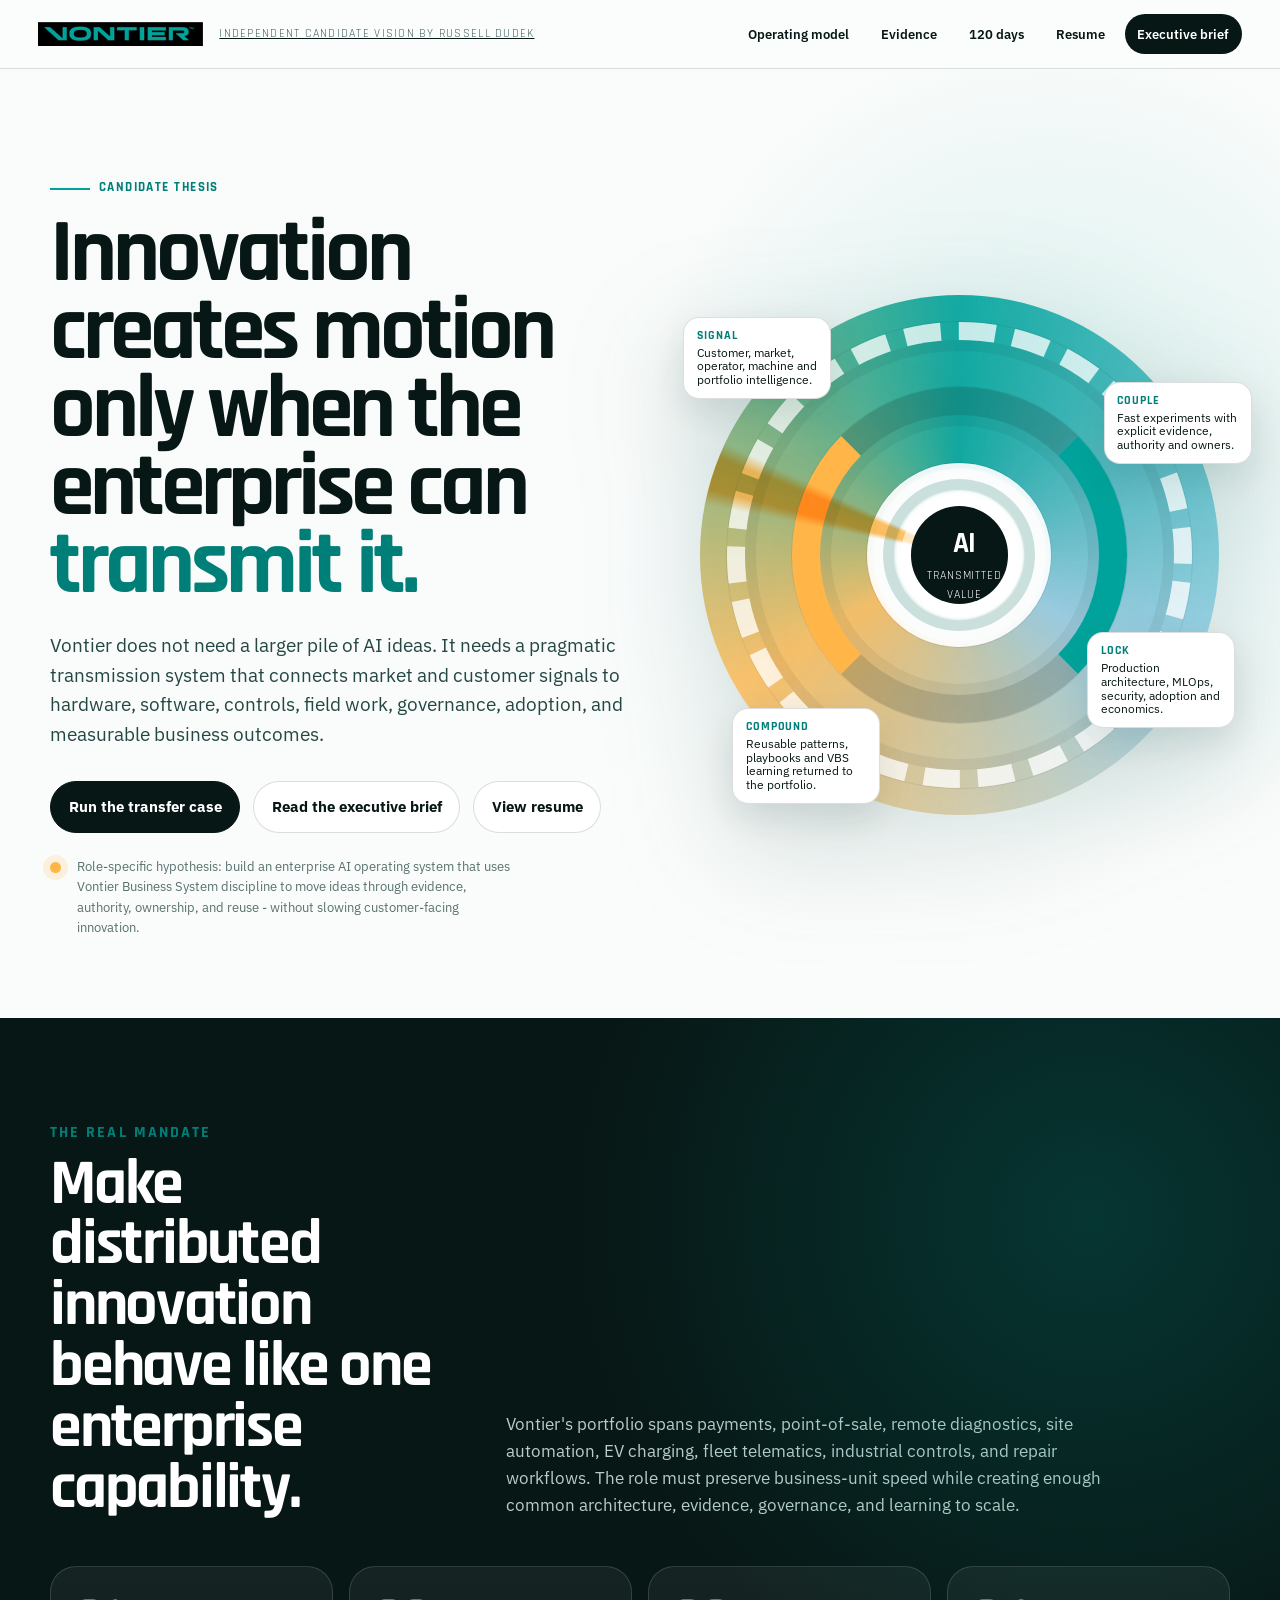
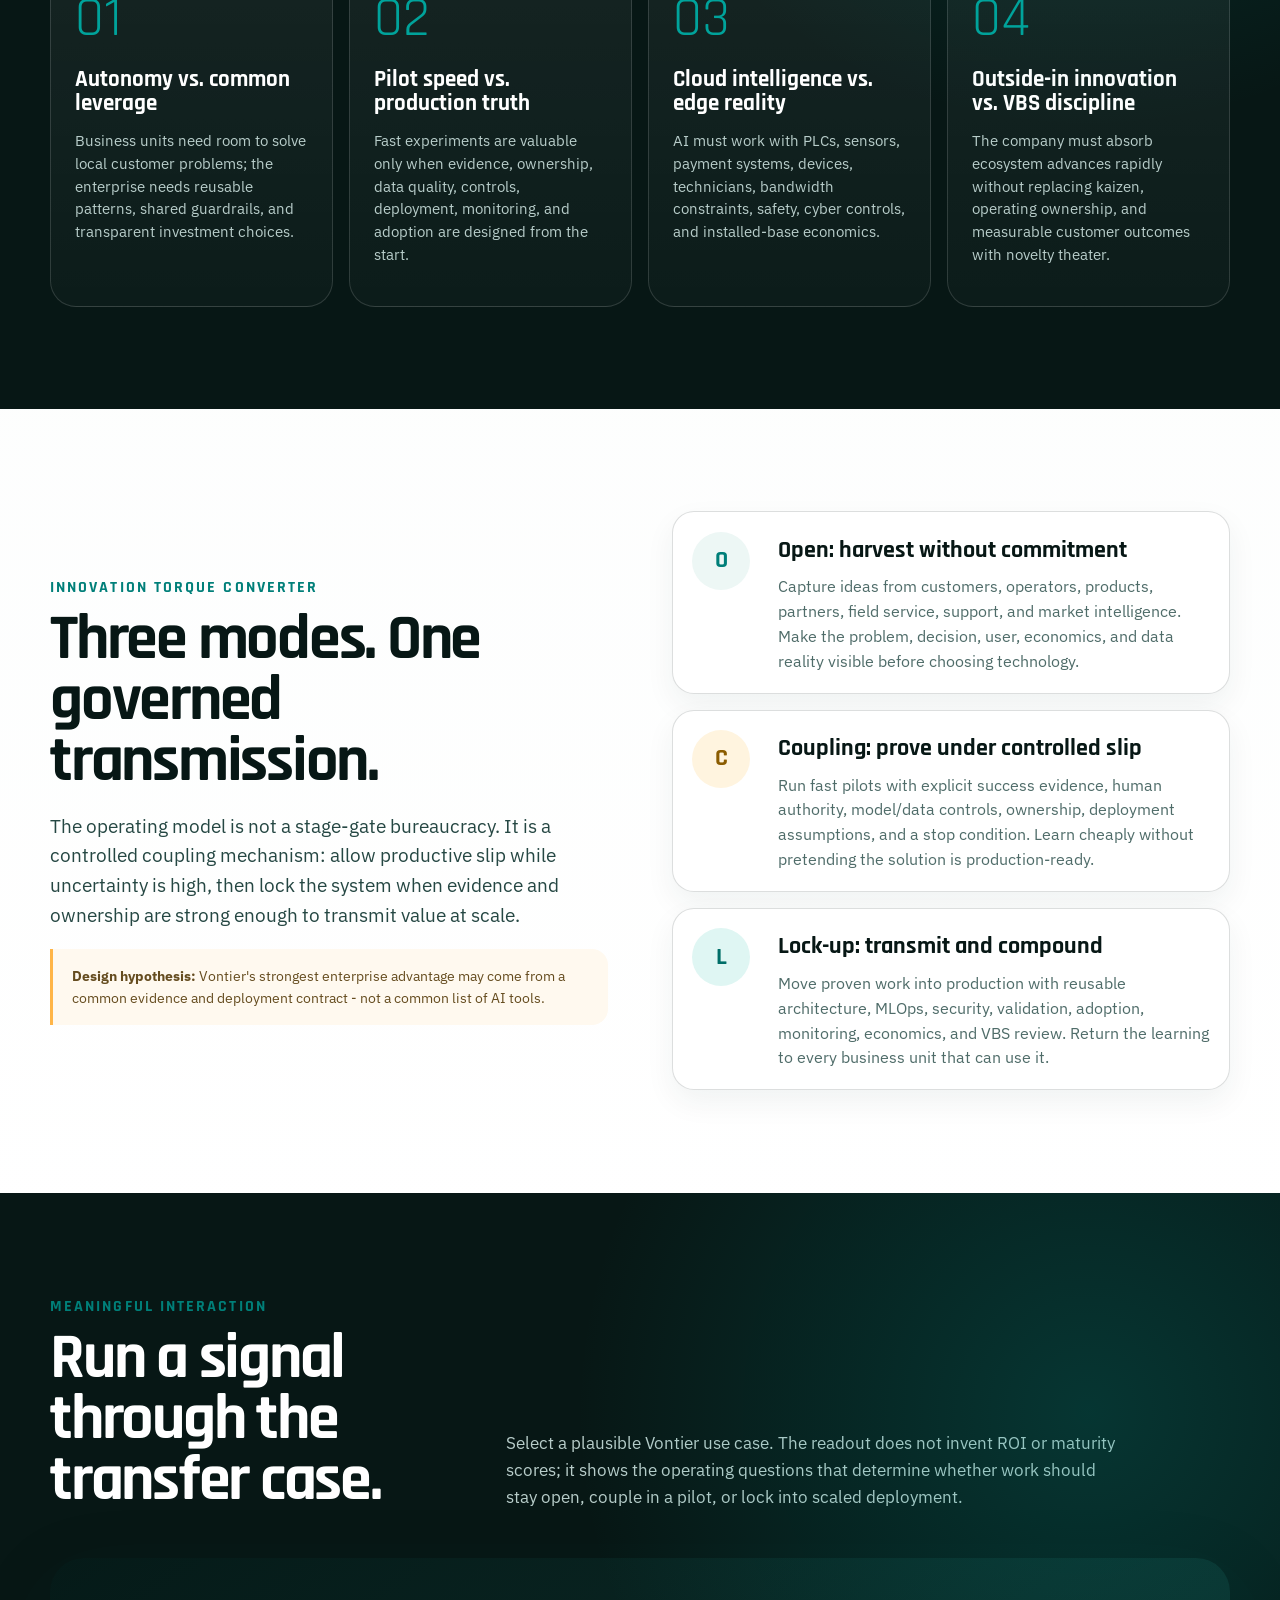
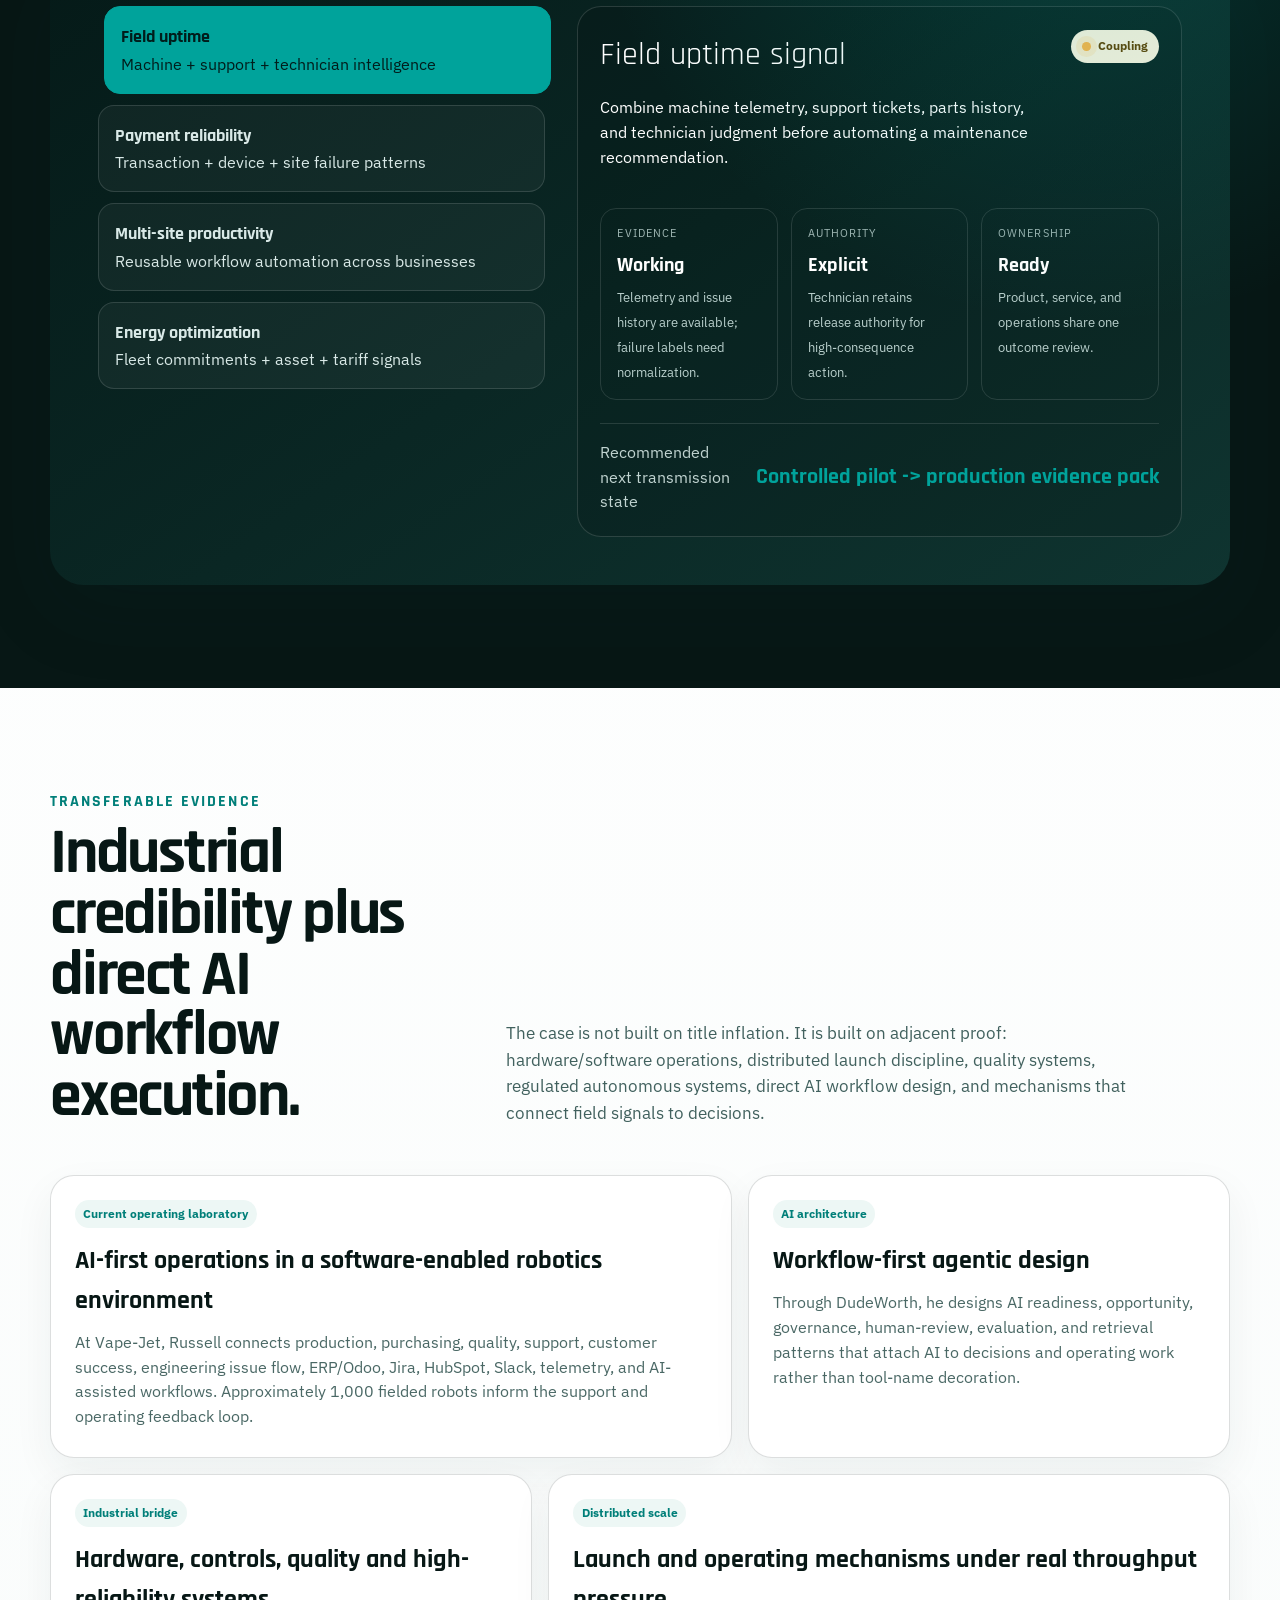
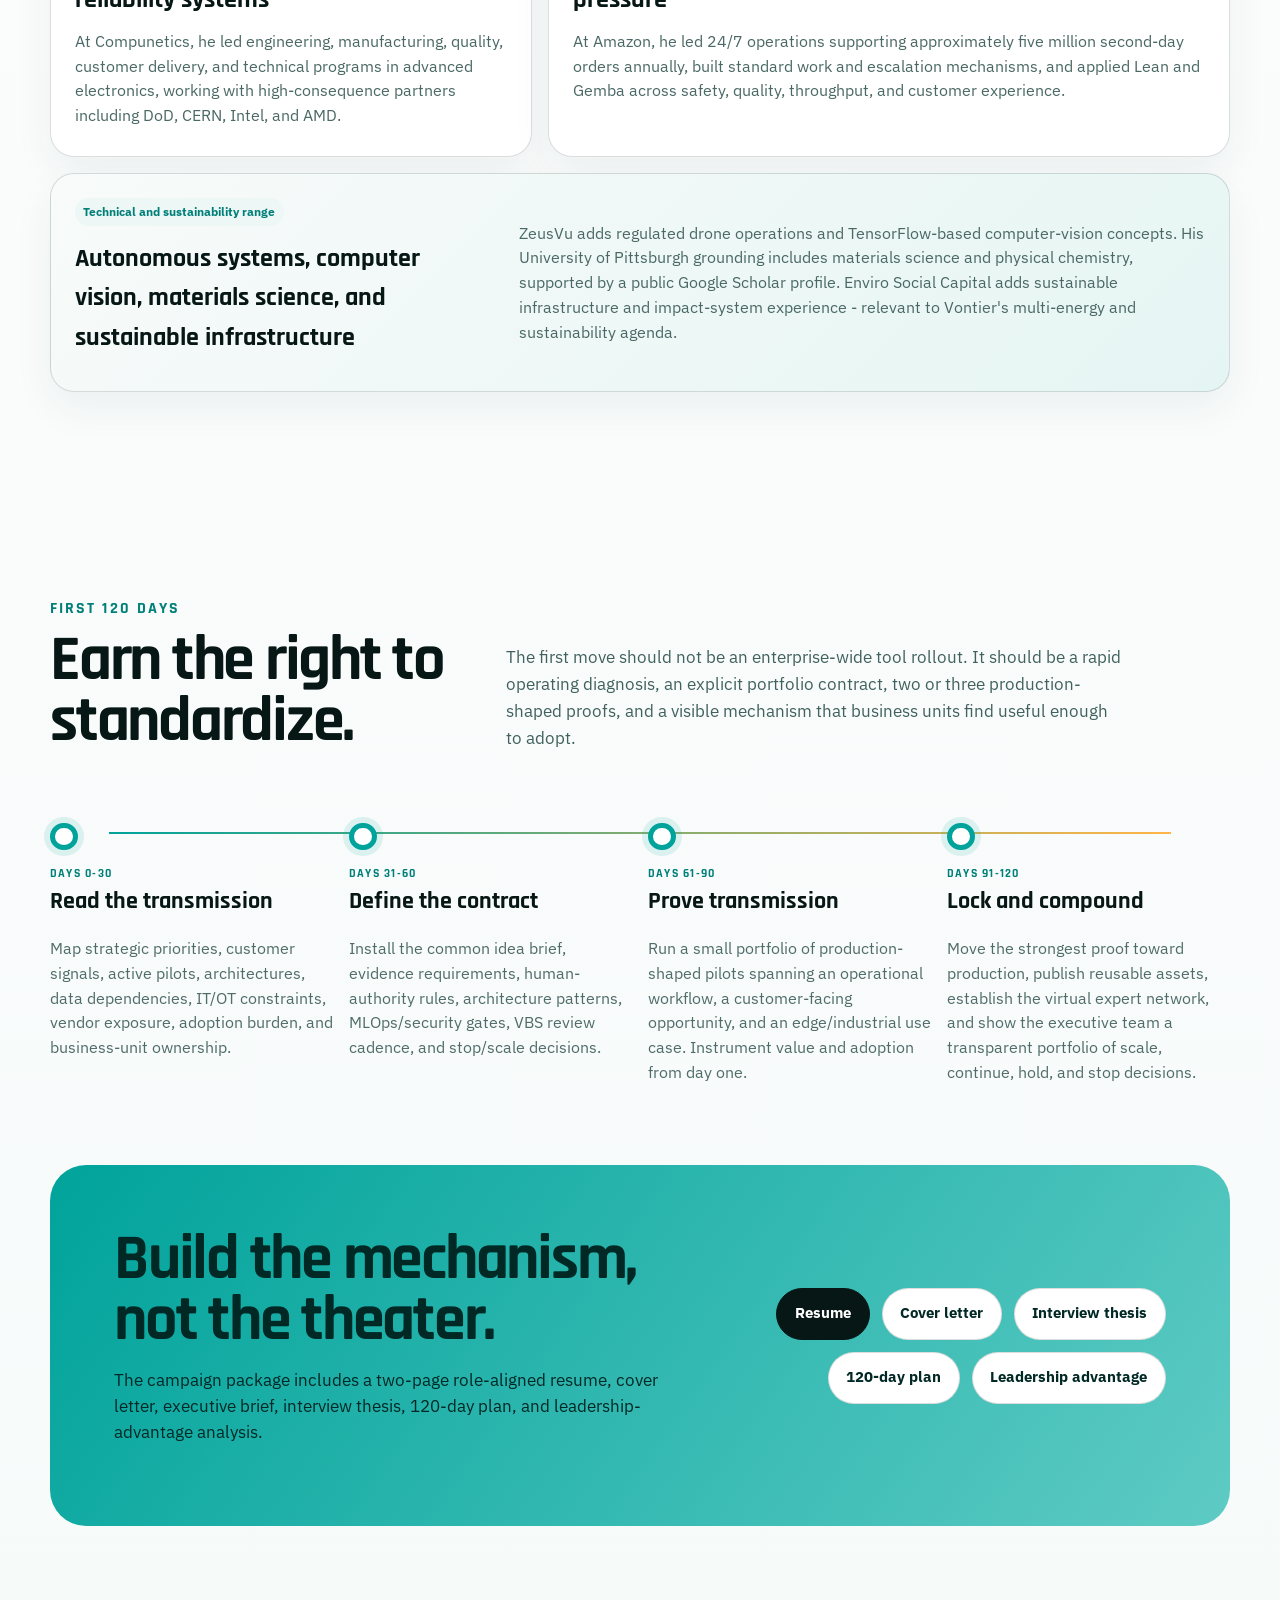
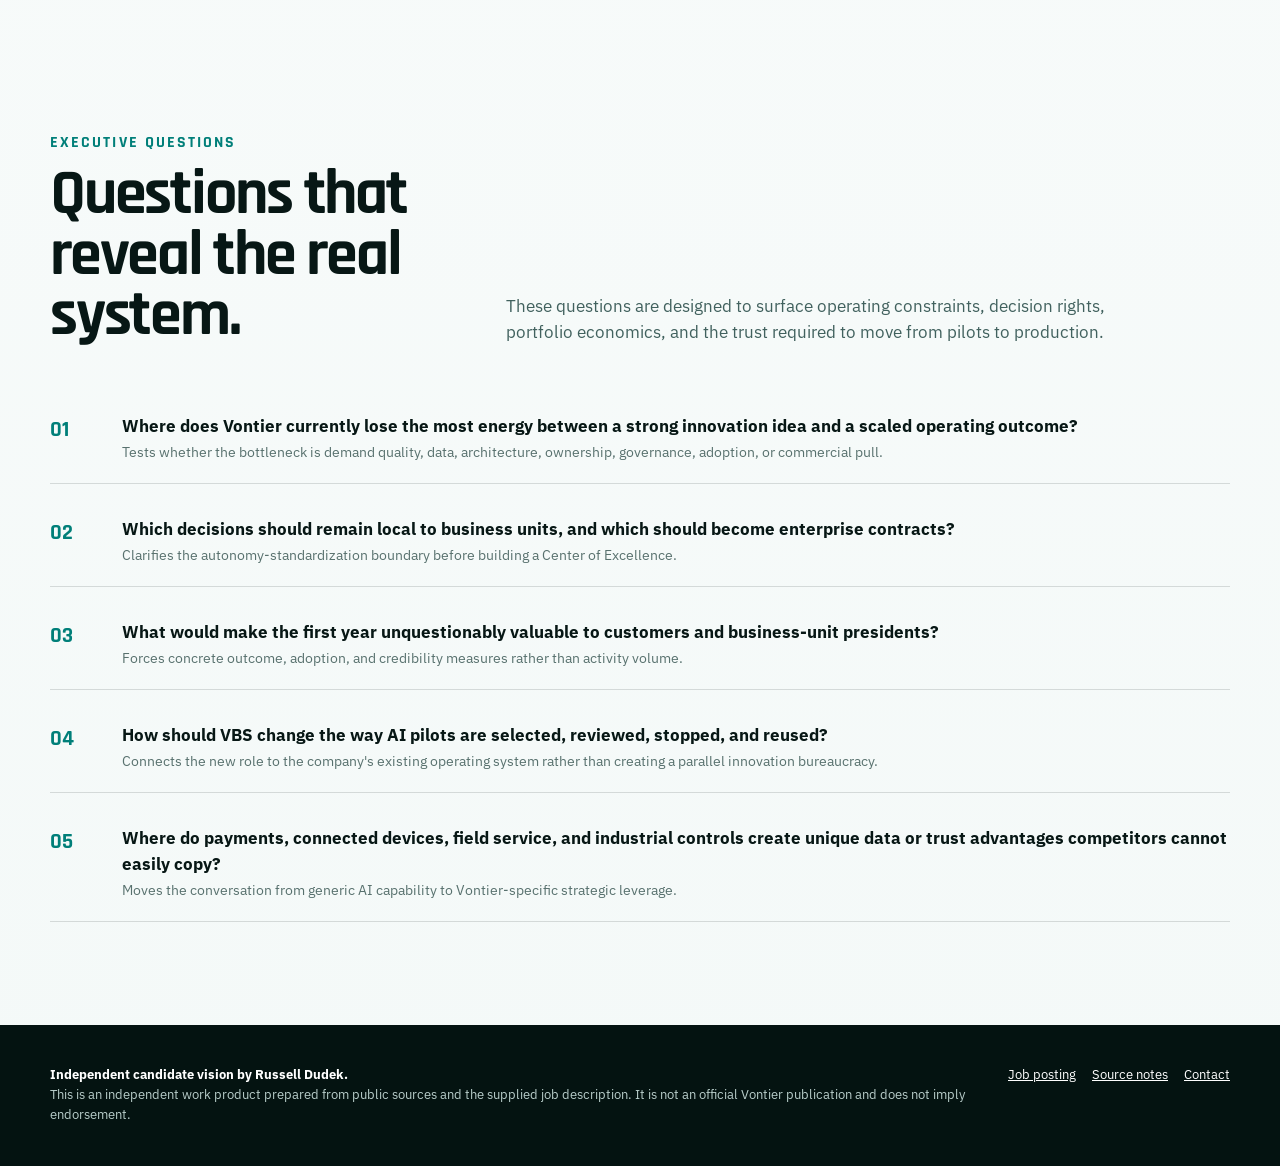
==== index.html @ a767b6ad "Publish Vontier AI leadership candidate campaign" ====
<!doctype html>
<html lang="en">
<head>
  <meta charset="utf-8">
  <meta name="viewport" content="width=device-width, initial-scale=1">
  <meta name="description" content="Independent candidate vision by Russell Dudek for Vontier's Digital Innovation and Artificial Intelligence Leader role.">
  <title>Russell Dudek | Vontier Digital Innovation & AI Leader</title>
  <link rel="icon" href="assets/brand/vontier-logo-original.png">
  <link rel="stylesheet" href="styles.css">
</head>
<body>

<a class="skip-link" href="#main">Skip to main content</a>
<header class="site-header">
  <a class="brand-lockup" href="./" aria-label="Vontier candidate vision home">
    <img src="assets/brand/vontier-logo-4x.png" alt="Vontier">
    <span>Independent candidate vision by Russell Dudek</span>
  </a>
  <nav class="nav" aria-label="Primary navigation">
    <a href="#model">Operating model</a>
    <a href="#evidence">Evidence</a>
    <a href="#entry">120 days</a>
    <a href="resume.html">Resume</a>
    <a class="nav-cta" href="executive-brief.html">Executive brief</a>
  </nav>
</header>

<main id="main" class="page-shell">
  <section class="hero">
    <div class="container hero-grid">
      <div>
        <div class="eyebrow">Candidate thesis</div>
        <h1>Innovation creates motion only when the enterprise can <span class="accent">transmit it.</span></h1>
        <p class="lede">Vontier does not need a larger pile of AI ideas. It needs a pragmatic transmission system that connects market and customer signals to hardware, software, controls, field work, governance, adoption, and measurable business outcomes.</p>
        <div class="hero-actions">
          <a class="btn btn-primary" href="#simulator">Run the transfer case</a>
          <a class="btn" href="executive-brief.html">Read the executive brief</a>
          <a class="btn" href="resume.html">View resume</a>
        </div>
        <div class="hero-note"><span class="dot"></span><span>Role-specific hypothesis: build an enterprise AI operating system that uses Vontier Business System discipline to move ideas through evidence, authority, ownership, and reuse - without slowing customer-facing innovation.</span></div>
      </div>
      <div class="torque-stage" aria-label="Animated Innovation Torque Converter showing signal intake, controlled coupling, direct drive and learning return">
        <div class="torque-shell">
          <div class="energy-path" aria-hidden="true"></div>
          <div class="torque-ring ring-outer" aria-hidden="true"></div>
          <div class="torque-ring ring-mid" aria-hidden="true"></div>
          <div class="torque-ring ring-inner" aria-hidden="true"></div>
          <div class="torque-core"><div><strong>AI</strong>transmitted value</div></div>
          <div class="torque-label label-a"><strong>Signal</strong>Customer, market, operator, machine and portfolio intelligence.</div>
          <div class="torque-label label-b"><strong>Couple</strong>Fast experiments with explicit evidence, authority and owners.</div>
          <div class="torque-label label-c"><strong>Lock</strong>Production architecture, MLOps, security, adoption and economics.</div>
          <div class="torque-label label-d"><strong>Compound</strong>Reusable patterns, playbooks and VBS learning returned to the portfolio.</div>
        </div>
      </div>
    </div>
  </section>

  <section class="dark-section">
    <div class="container">
      <div class="section-head">
        <div><div class="kicker">The real mandate</div><h2>Make distributed innovation behave like one enterprise capability.</h2></div>
        <p>Vontier's portfolio spans payments, point-of-sale, remote diagnostics, site automation, EV charging, fleet telematics, industrial controls, and repair workflows. The role must preserve business-unit speed while creating enough common architecture, evidence, governance, and learning to scale.</p>
      </div>
      <div class="tension-grid">
        <article class="tension"><div class="num">01</div><h3>Autonomy vs. common leverage</h3><p>Business units need room to solve local customer problems; the enterprise needs reusable patterns, shared guardrails, and transparent investment choices.</p></article>
        <article class="tension"><div class="num">02</div><h3>Pilot speed vs. production truth</h3><p>Fast experiments are valuable only when evidence, ownership, data quality, controls, deployment, monitoring, and adoption are designed from the start.</p></article>
        <article class="tension"><div class="num">03</div><h3>Cloud intelligence vs. edge reality</h3><p>AI must work with PLCs, sensors, payment systems, devices, technicians, bandwidth constraints, safety, cyber controls, and installed-base economics.</p></article>
        <article class="tension"><div class="num">04</div><h3>Outside-in innovation vs. VBS discipline</h3><p>The company must absorb ecosystem advances rapidly without replacing kaizen, operating ownership, and measurable customer outcomes with novelty theater.</p></article>
      </div>
    </div>
  </section>

  <section id="model">
    <div class="container model-grid">
      <div>
        <div class="kicker">Innovation Torque Converter</div>
        <h2>Three modes. One governed transmission.</h2>
        <p class="lede">The operating model is not a stage-gate bureaucracy. It is a controlled coupling mechanism: allow productive slip while uncertainty is high, then lock the system when evidence and ownership are strong enough to transmit value at scale.</p>
        <div class="hypothesis"><strong>Design hypothesis:</strong> Vontier's strongest enterprise advantage may come from a common evidence and deployment contract - not a common list of AI tools.</div>
      </div>
      <div class="mode-stack">
        <article class="mode"><div class="mode-icon">O</div><div><h3>Open: harvest without commitment</h3><p>Capture ideas from customers, operators, products, partners, field service, support, and market intelligence. Make the problem, decision, user, economics, and data reality visible before choosing technology.</p></div></article>
        <article class="mode"><div class="mode-icon">C</div><div><h3>Coupling: prove under controlled slip</h3><p>Run fast pilots with explicit success evidence, human authority, model/data controls, ownership, deployment assumptions, and a stop condition. Learn cheaply without pretending the solution is production-ready.</p></div></article>
        <article class="mode"><div class="mode-icon">L</div><div><h3>Lock-up: transmit and compound</h3><p>Move proven work into production with reusable architecture, MLOps, security, validation, adoption, monitoring, economics, and VBS review. Return the learning to every business unit that can use it.</p></div></article>
      </div>
    </div>
  </section>

  <section id="simulator" class="dark-section">
    <div class="container">
      <div class="section-head">
        <div><div class="kicker">Meaningful interaction</div><h2>Run a signal through the transfer case.</h2></div>
        <p>Select a plausible Vontier use case. The readout does not invent ROI or maturity scores; it shows the operating questions that determine whether work should stay open, couple in a pilot, or lock into scaled deployment.</p>
      </div>
      <div class="simulator">
        <div class="simulator-grid">
          <div class="scenario-tabs" role="tablist" aria-label="Use-case scenarios">
            <button role="tab" aria-selected="true" data-scenario="uptime"><strong>Field uptime</strong>Machine + support + technician intelligence</button>
            <button role="tab" aria-selected="false" data-scenario="payments"><strong>Payment reliability</strong>Transaction + device + site failure patterns</button>
            <button role="tab" aria-selected="false" data-scenario="productivity"><strong>Multi-site productivity</strong>Reusable workflow automation across businesses</button>
            <button role="tab" aria-selected="false" data-scenario="energy"><strong>Energy optimization</strong>Fleet commitments + asset + tariff signals</button>
          </div>
          <div class="sim-panel" role="tabpanel" aria-live="polite">
            <div class="sim-status"><div><p class="sim-title" data-sim-title></p><p data-sim-description></p></div><span class="status-pill" data-sim-status></span></div>
            <div class="gates">
              <div class="gate" data-gate><span></span><strong></strong><small></small></div>
              <div class="gate" data-gate><span></span><strong></strong><small></small></div>
              <div class="gate" data-gate><span></span><strong></strong><small></small></div>
            </div>
            <div class="output-readout"><p>Recommended next transmission state</p><strong data-output></strong></div>
          </div>
        </div>
      </div>
    </div>
  </section>

  <section id="evidence">
    <div class="container">
      <div class="section-head">
        <div><div class="kicker">Transferable evidence</div><h2>Industrial credibility plus direct AI workflow execution.</h2></div>
        <p>The case is not built on title inflation. It is built on adjacent proof: hardware/software operations, distributed launch discipline, quality systems, regulated autonomous systems, direct AI workflow design, and mechanisms that connect field signals to decisions.</p>
      </div>
      <div class="proof-map">
        <article class="proof"><span class="tag">Current operating laboratory</span><h3>AI-first operations in a software-enabled robotics environment</h3><p>At Vape-Jet, Russell connects production, purchasing, quality, support, customer success, engineering issue flow, ERP/Odoo, Jira, HubSpot, Slack, telemetry, and AI-assisted workflows. Approximately 1,000 fielded robots inform the support and operating feedback loop.</p></article>
        <article class="proof"><span class="tag">AI architecture</span><h3>Workflow-first agentic design</h3><p>Through DudeWorth, he designs AI readiness, opportunity, governance, human-review, evaluation, and retrieval patterns that attach AI to decisions and operating work rather than tool-name decoration.</p></article>
        <article class="proof"><span class="tag">Industrial bridge</span><h3>Hardware, controls, quality and high-reliability systems</h3><p>At Compunetics, he led engineering, manufacturing, quality, customer delivery, and technical programs in advanced electronics, working with high-consequence partners including DoD, CERN, Intel, and AMD.</p></article>
        <article class="proof"><span class="tag">Distributed scale</span><h3>Launch and operating mechanisms under real throughput pressure</h3><p>At Amazon, he led 24/7 operations supporting approximately five million second-day orders annually, built standard work and escalation mechanisms, and applied Lean and Gemba across safety, quality, throughput, and customer experience.</p></article>
        <article class="proof proof-wide"><div><span class="tag">Technical and sustainability range</span><h3>Autonomous systems, computer vision, materials science, and sustainable infrastructure</h3></div><p>ZeusVu adds regulated drone operations and TensorFlow-based computer-vision concepts. His University of Pittsburgh grounding includes materials science and physical chemistry, supported by a public Google Scholar profile. Enviro Social Capital adds sustainable infrastructure and impact-system experience - relevant to Vontier's multi-energy and sustainability agenda.</p></article>
      </div>
    </div>
  </section>

  <section id="entry">
    <div class="container">
      <div class="section-head">
        <div><div class="kicker">First 120 days</div><h2>Earn the right to standardize.</h2></div>
        <p>The first move should not be an enterprise-wide tool rollout. It should be a rapid operating diagnosis, an explicit portfolio contract, two or three production-shaped proofs, and a visible mechanism that business units find useful enough to adopt.</p>
      </div>
      <div class="timeline">
        <article class="phase"><div class="days">Days 0-30</div><h3>Read the transmission</h3><p>Map strategic priorities, customer signals, active pilots, architectures, data dependencies, IT/OT constraints, vendor exposure, adoption burden, and business-unit ownership.</p></article>
        <article class="phase"><div class="days">Days 31-60</div><h3>Define the contract</h3><p>Install the common idea brief, evidence requirements, human-authority rules, architecture patterns, MLOps/security gates, VBS review cadence, and stop/scale decisions.</p></article>
        <article class="phase"><div class="days">Days 61-90</div><h3>Prove transmission</h3><p>Run a small portfolio of production-shaped pilots spanning an operational workflow, a customer-facing opportunity, and an edge/industrial use case. Instrument value and adoption from day one.</p></article>
        <article class="phase"><div class="days">Days 91-120</div><h3>Lock and compound</h3><p>Move the strongest proof toward production, publish reusable assets, establish the virtual expert network, and show the executive team a transparent portfolio of scale, continue, hold, and stop decisions.</p></article>
      </div>
      <div class="cta">
        <div><h2>Build the mechanism, not the theater.</h2><p>The campaign package includes a two-page role-aligned resume, cover letter, executive brief, interview thesis, 120-day plan, and leadership-advantage analysis.</p></div>
        <div class="cta-actions">
          <a class="btn btn-primary" href="resume.html">Resume</a>
          <a class="btn" href="cover-letter.html">Cover letter</a>
          <a class="btn" href="interview-brief.html">Interview thesis</a>
          <a class="btn" href="120-day-plan.html">120-day plan</a>
          <a class="btn" href="leadership-advantage.html">Leadership advantage</a>
        </div>
      </div>
    </div>
  </section>

  <section>
    <div class="container">
      <div class="section-head">
        <div><div class="kicker">Executive questions</div><h2>Questions that reveal the real system.</h2></div>
        <p>These questions are designed to surface operating constraints, decision rights, portfolio economics, and the trust required to move from pilots to production.</p>
      </div>
      <div class="question-list">
        <div class="question"><div><strong>Where does Vontier currently lose the most energy between a strong innovation idea and a scaled operating outcome?</strong><span>Tests whether the bottleneck is demand quality, data, architecture, ownership, governance, adoption, or commercial pull.</span></div></div>
        <div class="question"><div><strong>Which decisions should remain local to business units, and which should become enterprise contracts?</strong><span>Clarifies the autonomy-standardization boundary before building a Center of Excellence.</span></div></div>
        <div class="question"><div><strong>What would make the first year unquestionably valuable to customers and business-unit presidents?</strong><span>Forces concrete outcome, adoption, and credibility measures rather than activity volume.</span></div></div>
        <div class="question"><div><strong>How should VBS change the way AI pilots are selected, reviewed, stopped, and reused?</strong><span>Connects the new role to the company's existing operating system rather than creating a parallel innovation bureaucracy.</span></div></div>
        <div class="question"><div><strong>Where do payments, connected devices, field service, and industrial controls create unique data or trust advantages competitors cannot easily copy?</strong><span>Moves the conversation from generic AI capability to Vontier-specific strategic leverage.</span></div></div>
      </div>
    </div>
  </section>
</main>

<footer class="site-footer">
  <div class="container footer-grid">
    <div><strong>Independent candidate vision by Russell Dudek.</strong><br>This is an independent work product prepared from public sources and the supplied job description. It is not an official Vontier publication and does not imply endorsement.</div>
    <div class="footer-links">
      <a href="https://careers.vontier.com/us/en/job/VONTUSVON000808/Digital-Innovation-and-Artificial-Intelligence-Leader?utm_source=linkedin&utm_medium=phenom-feeds&source=LinkedIn">Job posting</a>
      <a href="source-notes.html">Source notes</a>
      <a href="mailto:russelldudek@gmail.com">Contact</a>
    </div>
  </div>
</footer>

<script src="app.js"></script>
</body>
</html>
---- styles.css ----
@import url('https://fonts.googleapis.com/css2?family=IBM+Plex+Sans:wght@400;500;600;700&family=Rajdhani:wght@500;600;700&display=swap');
@import url('./brand-tokens.css');
@import url('./styles-base.css');
@import url('./styles-doc.css');
@import url('./styles-responsive.css');
@import url('./styles-refinements.css');
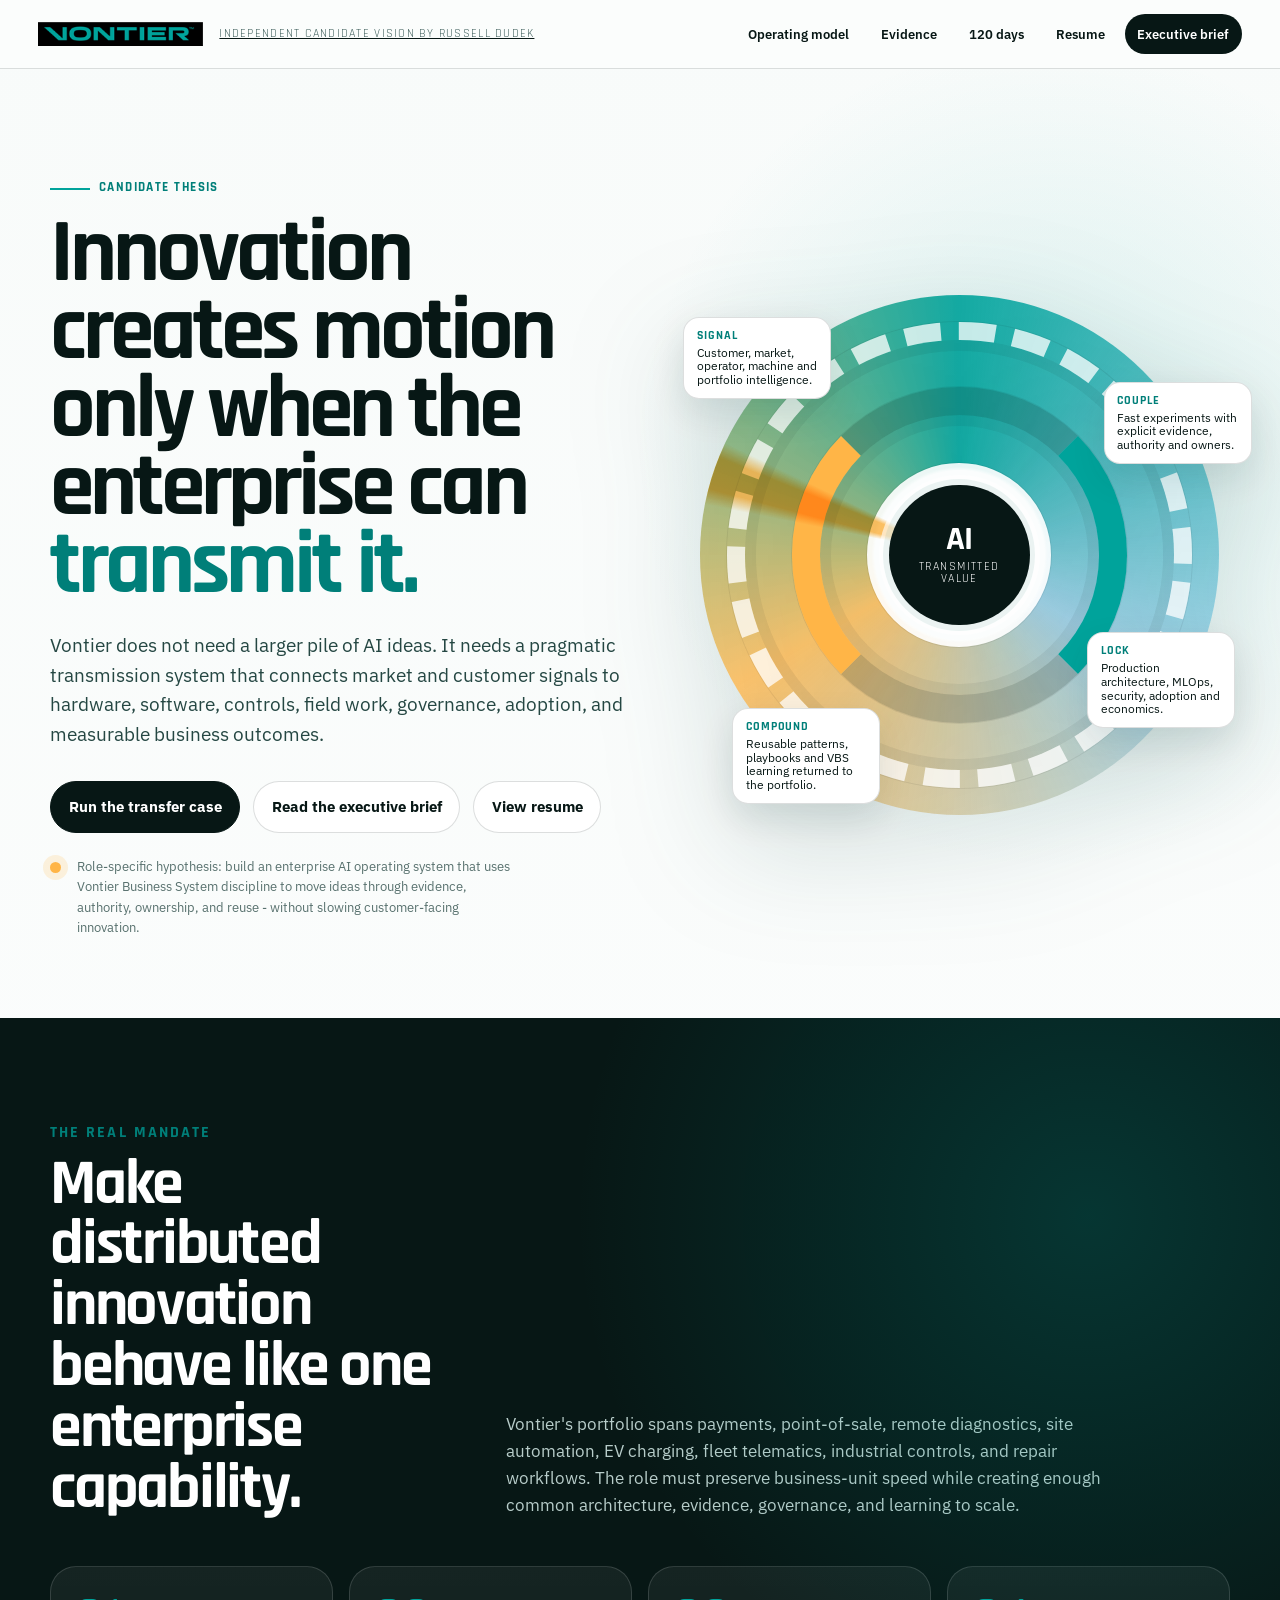
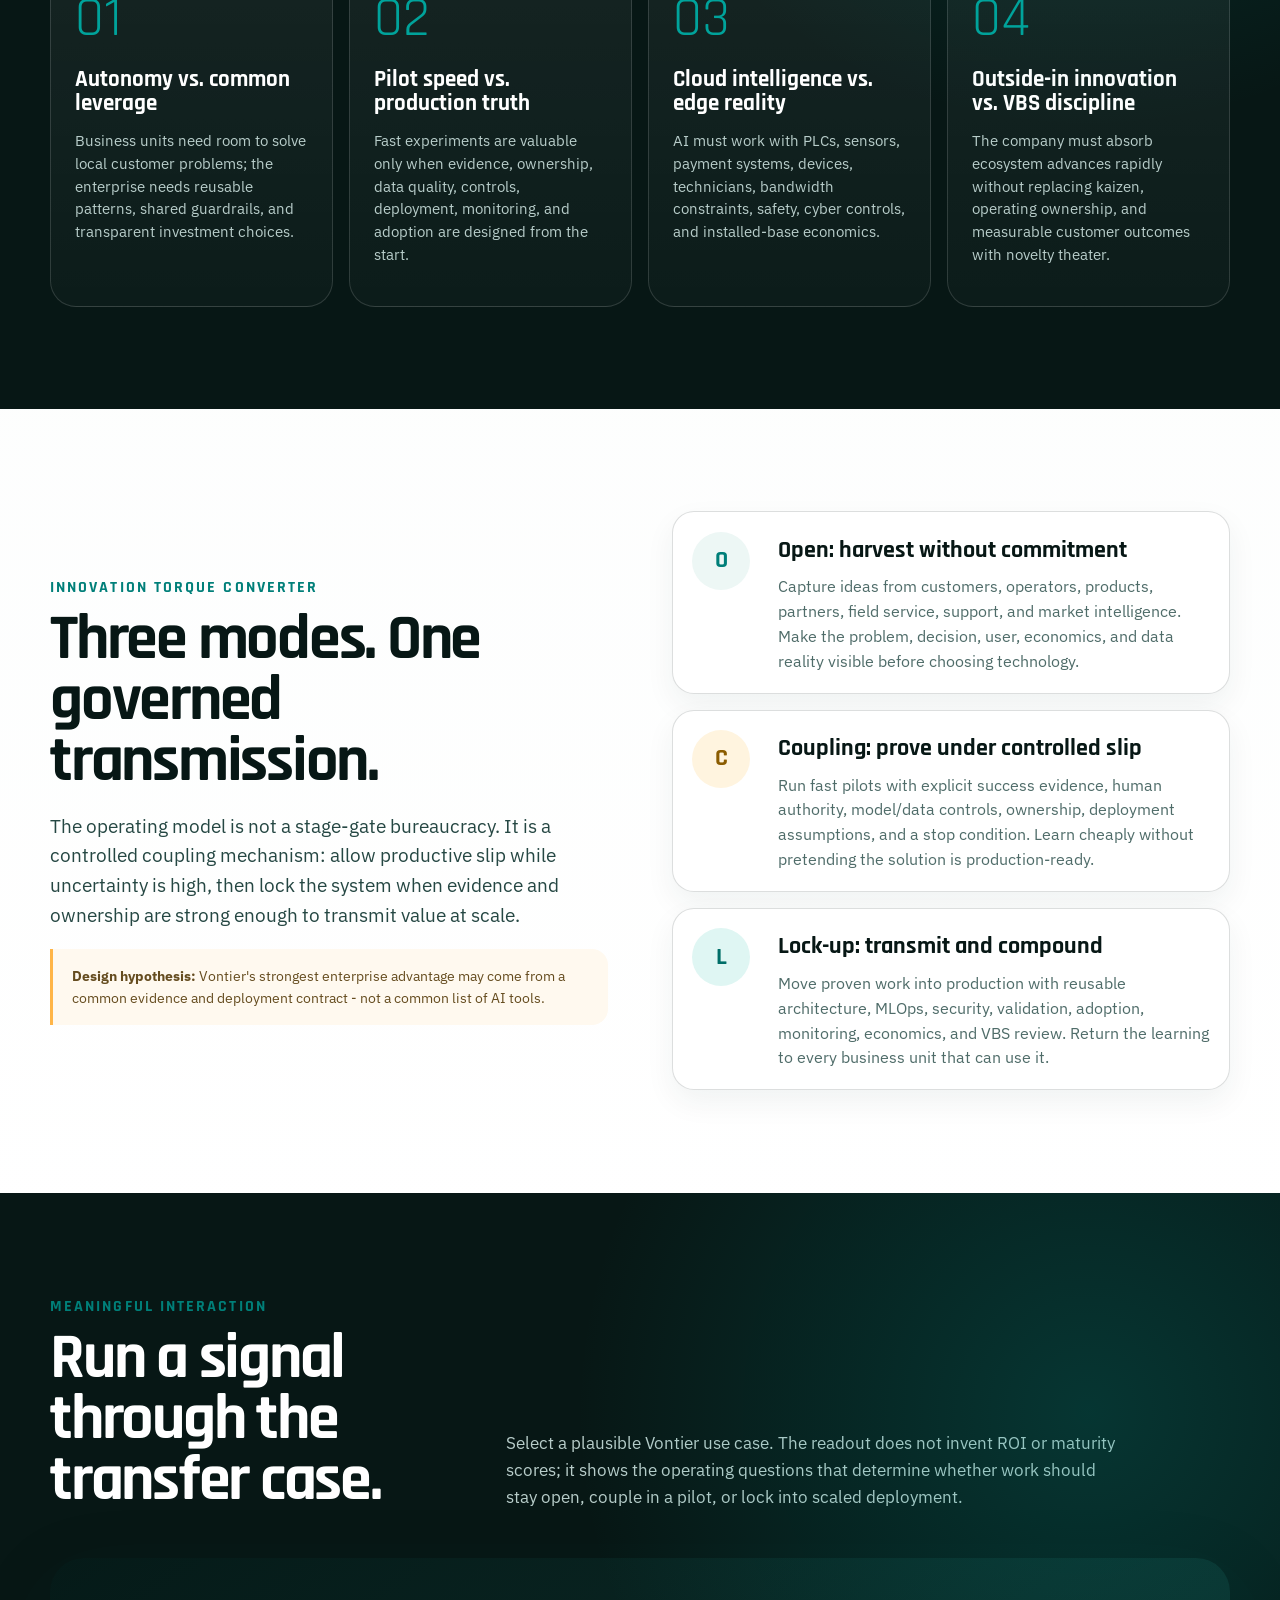
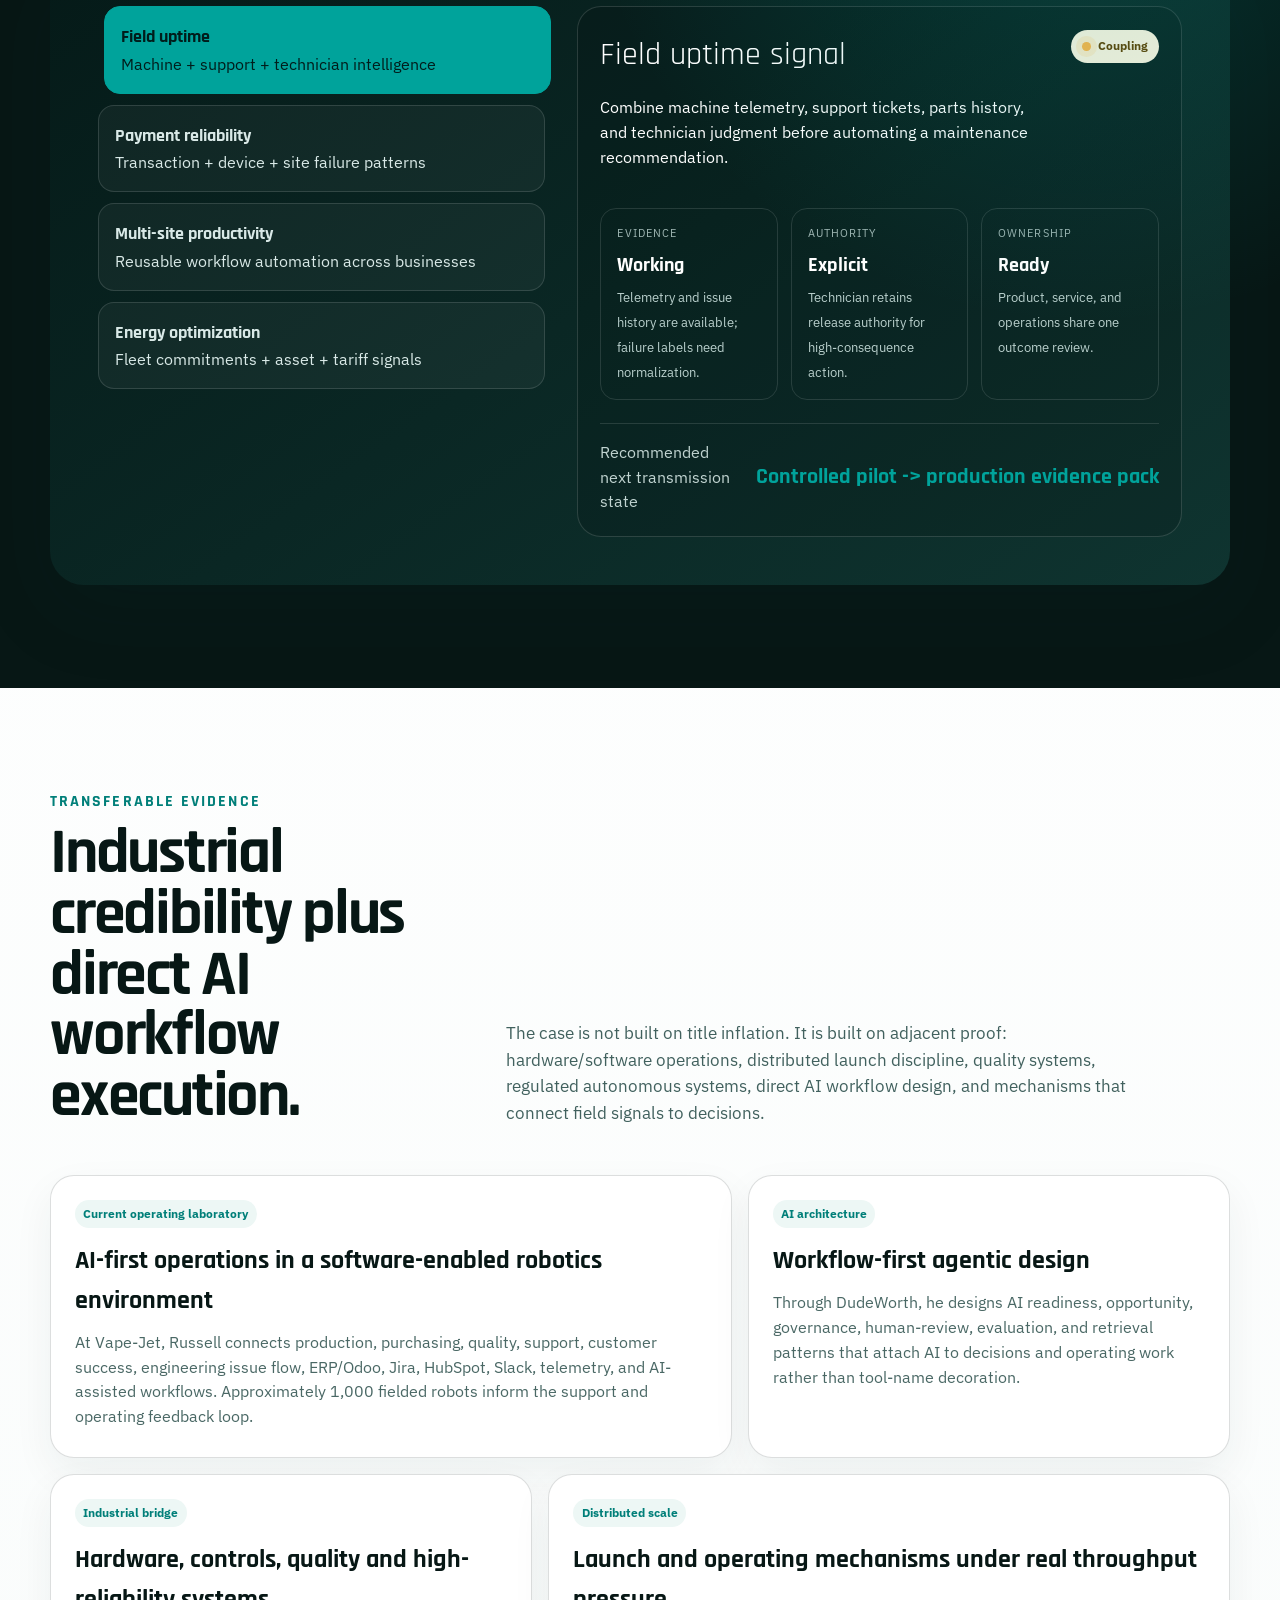
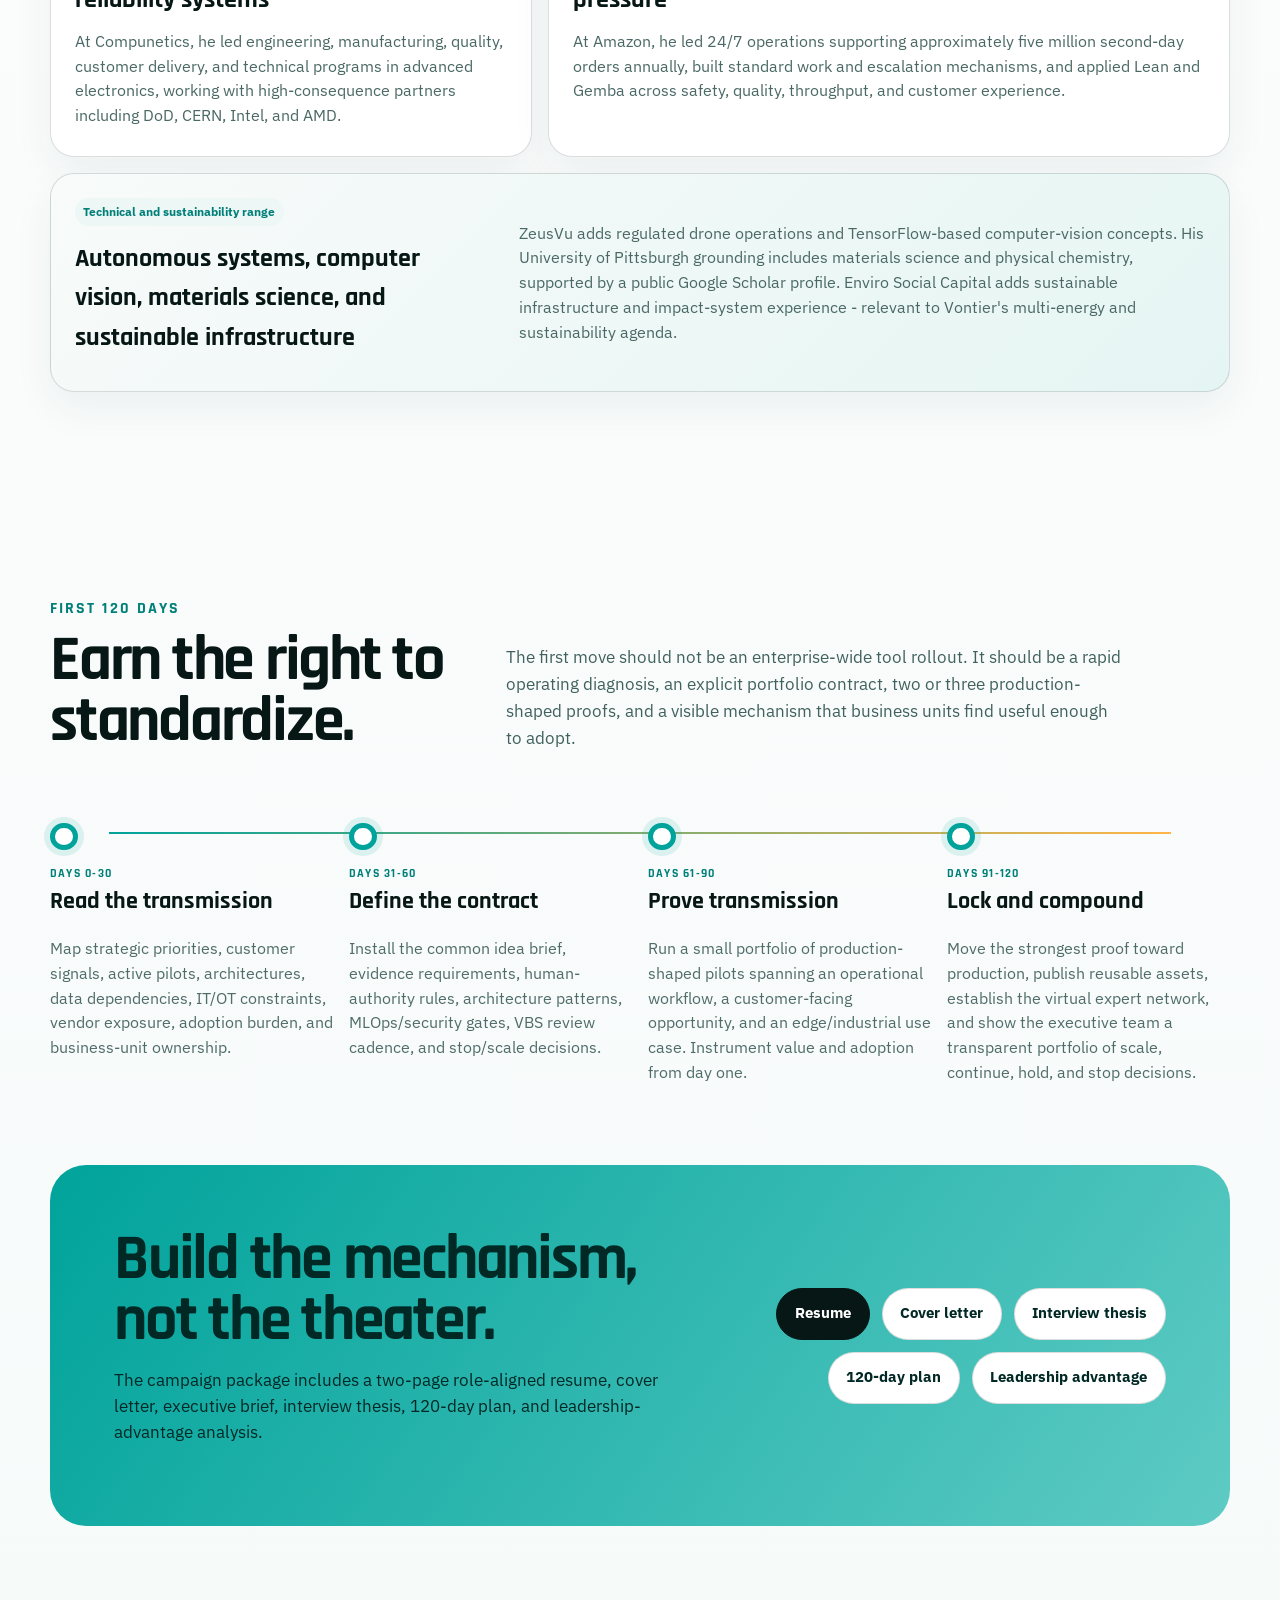
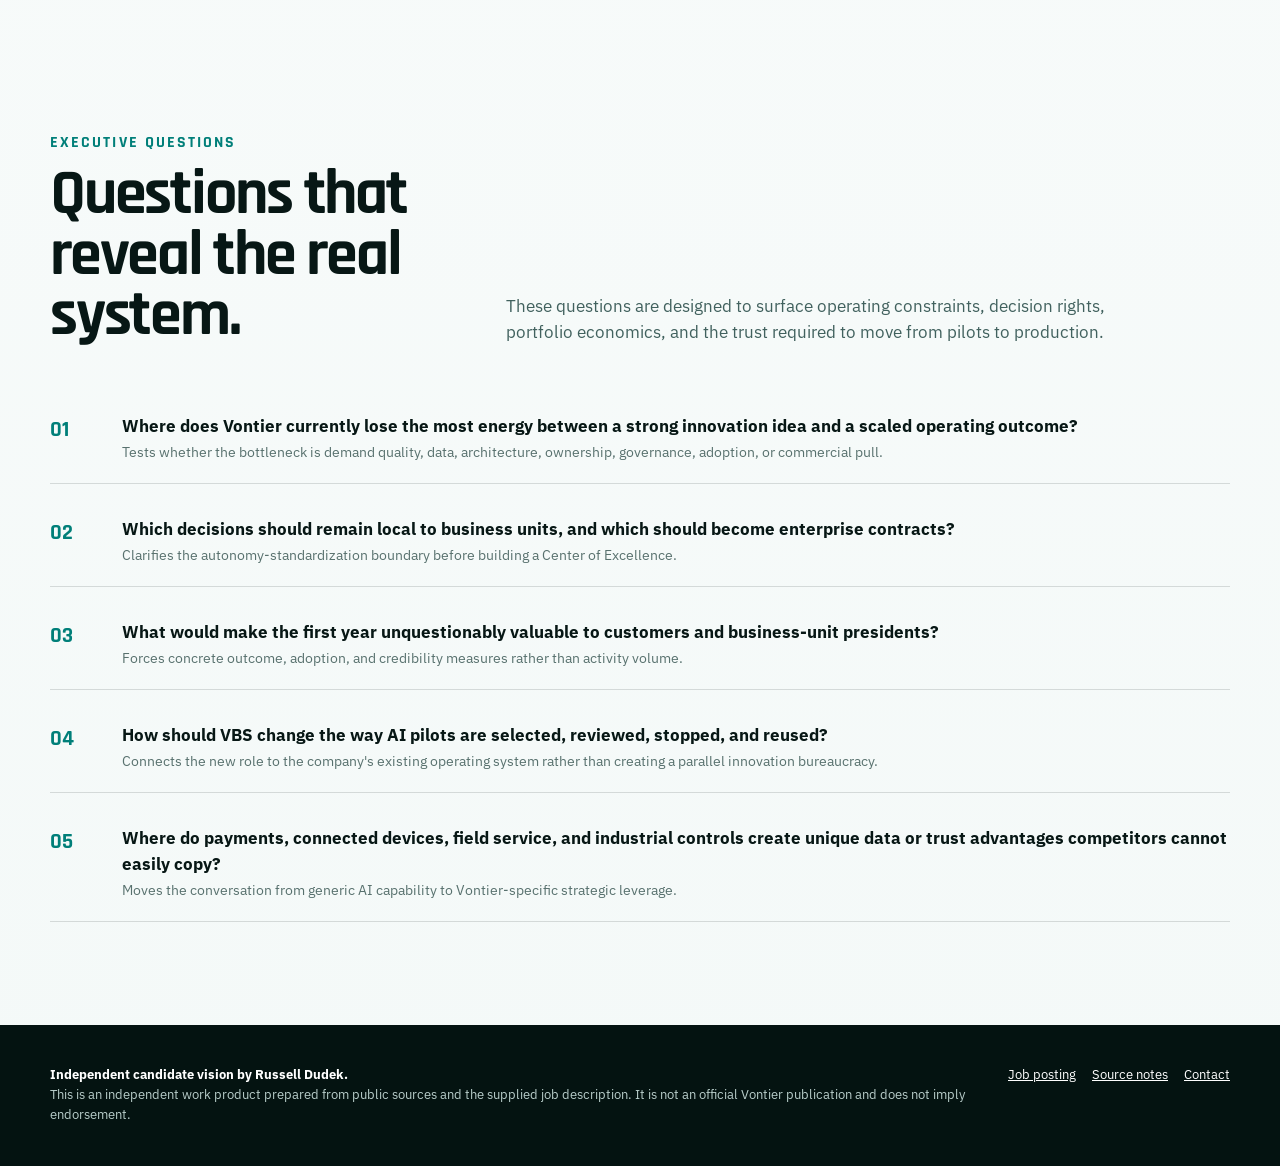
==== commit 76b4d09f: "Apply user-review campaign fixes" ====
--- a/index.html
+++ b/index.html
@@ -45,7 +45,7 @@
           <div class="torque-ring ring-outer" aria-hidden="true"></div>
           <div class="torque-ring ring-mid" aria-hidden="true"></div>
           <div class="torque-ring ring-inner" aria-hidden="true"></div>
-          <div class="torque-core"><div><strong>AI</strong>transmitted value</div></div>
+          <div class="torque-core"><strong>AI</strong><span>transmitted</span><span>value</span></div>
           <div class="torque-label label-a"><strong>Signal</strong>Customer, market, operator, machine and portfolio intelligence.</div>
           <div class="torque-label label-b"><strong>Couple</strong>Fast experiments with explicit evidence, authority and owners.</div>
           <div class="torque-label label-c"><strong>Lock</strong>Production architecture, MLOps, security, adoption and economics.</div>
